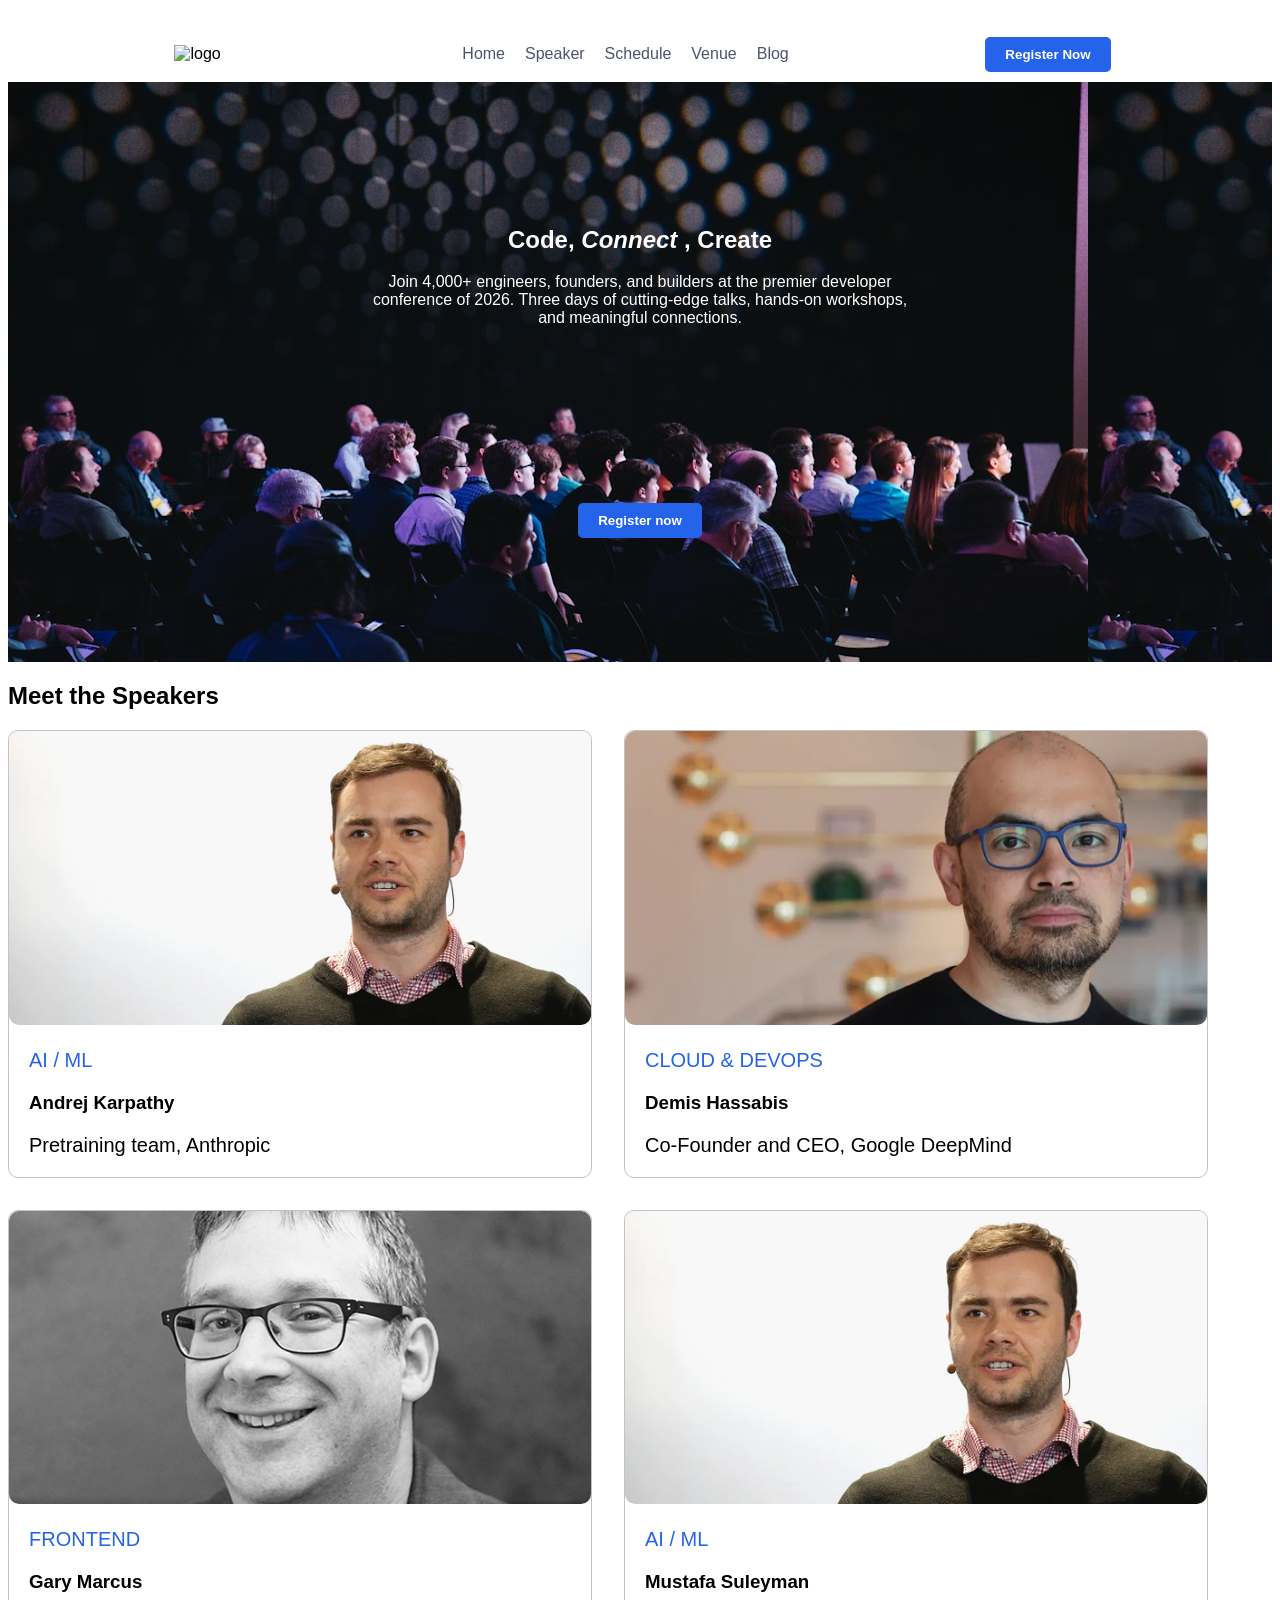
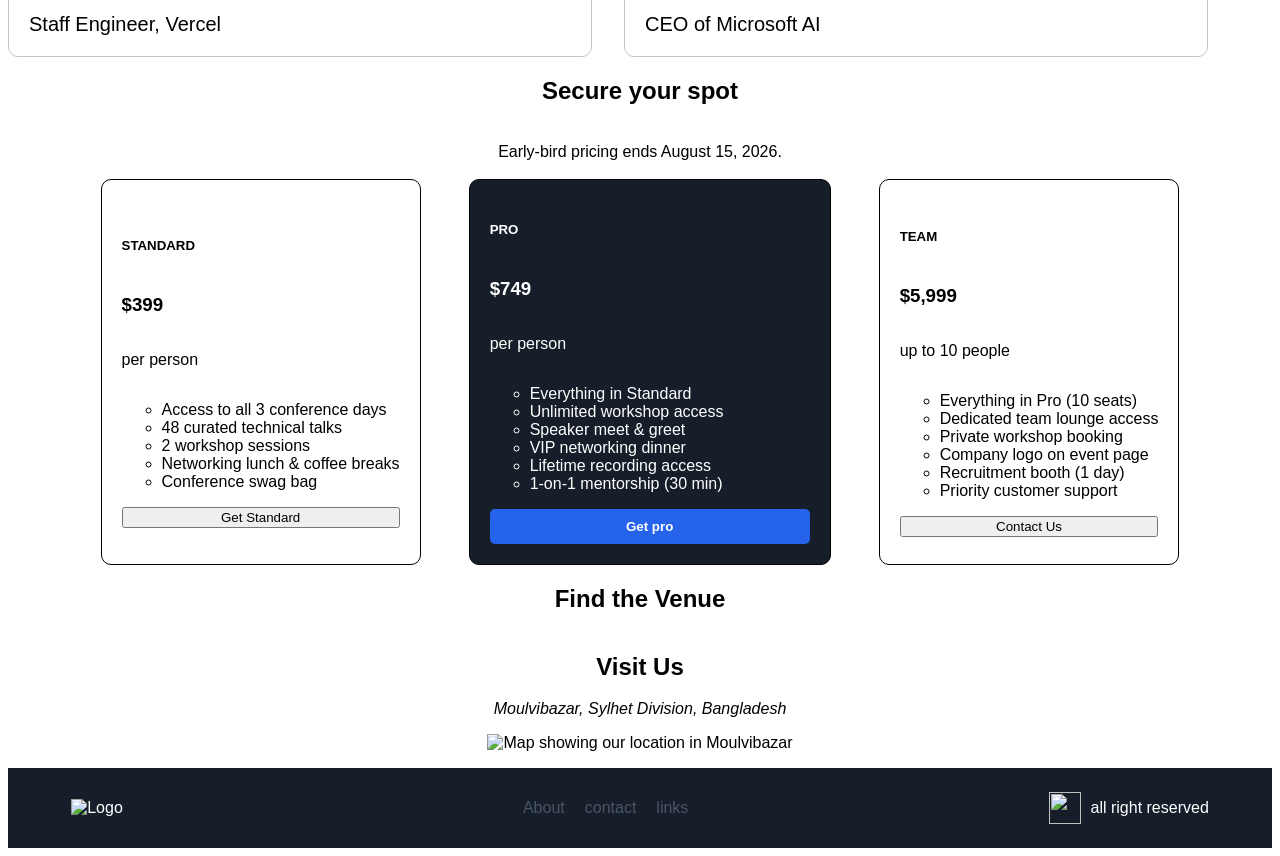
==== index.html @ 4719e3e5 "Complete Assignment 1" ====
<!DOCTYPE html>
<html lang="en">

<head>
    <meta charset="UTF-8">
    <meta name="viewport" content="width=device-width, initial-scale=1.0">
    <title>Assignment 1</title>

    <img src="PS C:\Users\syeda\OneDrive\Desktop\Programming hero/Assignment/Assignment_1/index.html" alt="">

    <link rel="stylesheet" href="style.css">

</head>

<body>
    <nav class="nav">
        <div class="logo">
            <img src="../Assignment_1/assets/logo.png" alt="logo">
        </div>

        <ul class="navitems">
            <li><a href="index.html">Home</a></li>
            <li><a href="speaker.html">Speaker</a></li>
            <li><a href="schedule.html">Schedule</a></li>
            <li><a href="venue.html">Venue</a></li>
            <li><a href="blog.html">Blog</a></li>
        </ul>

        <button class="btn">Register Now</button>
    </nav>
    <main>
        <section class="herosection">
            <div class="herocontent">
                <h1>Code,
                    <span>Connect</span>
                    , Create
                </h1>
                <p>Join 4,000+ engineers, founders, and builders at the premier developer<br>
                    conference of 2026. Three days of cutting-edge talks, hands-on workshops,<br>
                    and meaningful connections.</p>
                <button class="btn" id="button">Register now</button>
            </div>
        </section>

        <section class="speaker">
            <h2>Meet the Speakers</h2>
            <div class="speakercard">
                <div class="speakergrid">
                    <img src="assets/andrej.png" alt="">
                    <article class="speakerinfo">
                        <p class="designation">AI / ML</p>
                        <h3>Andrej Karpathy</h3>
                        <p>Pretraining team, Anthropic</p>
                    </article>
                </div>

                <div class="speakergrid">
                    <img src="assets/demis.png" alt="">
                    <article class="speakerinfo">
                        <p class="designation">CLOUD & DEVOPS</p>
                        <h3>Demis Hassabis</h3>
                        <p>Co-Founder and CEO, Google DeepMind</p>
                    </article>
                </div>

                <div class="speakergrid">
                    <img src="assets/gary.png" alt="">
                    <article class="speakerinfo">
                        <p class="designation">FRONTEND</p>
                        <h3>Gary Marcus</h3>
                        <p>Staff Engineer, Vercel</p>
                    </article>
                </div>

                <div class="speakergrid">
                    <img src="assets/andrej.png" alt="">
                    <article class="speakerinfo">
                        <p class="designation">AI / ML</p>
                        <h3>Mustafa Suleyman</h3>
                        <p>CEO of Microsoft AI</p>
                    </article>
                </div>

            </div>

        </section>

        <section class="schedule">
            <h2>Secure your spot</h2>
            <p>Early-bird pricing ends August 15, 2026.</p>

            <div class="pricingcontainer">
                <div class="card">
                    <h5>STANDARD</h5>
                    <h3>$399</h3>
                    <p>per person</p>
                    <ul>
                        <li>Access to all 3 conference days</li>
                        <li>48 curated technical talks</li>
                        <li>2 workshop sessions</li>
                        <li>Networking lunch & coffee breaks</li>
                        <li>Conference swag bag</li>
                    </ul>

                    <button class="btn-outline">Get Standard</button>
                </div>

                <div id="mainbox" class="card">
                    <h5>PRO</h5>
                    <h3>$749</h3>
                    <p>per person</p>
                    <ul>
                        <li>Everything in Standard</li>
                        <li>Unlimited workshop access</li>
                        <li>Speaker meet & greet</li>
                        <li>VIP networking dinner</li>
                        <li>Lifetime recording access</li>
                        <li>1-on-1 mentorship (30 min)</li>
                    </ul>

                    <button class="btn">Get pro</button>

                </div>

                <div class="card">
                    <h5>TEAM</h5>
                    <h3>$5,999</h3>
                    <p>up to 10 people</p>
                    <ul>
                        <li>Everything in Pro (10 seats)</li>
                        <li>Dedicated team lounge access</li>
                        <li>Private workshop booking</li>
                        <li>Company logo on event page</li>
                        <li>Recruitment booth (1 day)</li>
                        <li>Priority customer support</li>
                    </ul>

                    <button class="btn-outline">Contact Us</button>
                </div>

            </div>

        </section>

        <section class="location">
            <h1>Find the Venue</h1>
            <h2>Visit Us</h2>
            <address>
                Moulvibazar, Sylhet Division, Bangladesh
            </address>
            <figure>
                <img src="../Assignment_1/assets/map.jpg" alt="Map showing our location in Moulvibazar">
            </figure>
        </section>
    </main>

    <footer class="footer">
        <div class="footer-container">
            <img src="../Assignment_1//assets/footer-logo.png" alt="Logo">

            <ul class="navitems">
                <li><a href="">About</a></li>
                <li><a href="">contact</a></li>
                <li><a href="">links</a></li>
            </ul>

            <div class="copyright">
                <img class="img" src="../Assignment_1/assets/images.jpg" alt="" srcset="copyright icon">
                <p>all right reserved</p>
            </div>

        </div>
    </footer>

</body>

</html>
---- style.css ----
body {
    font-family: sans-serif;
}

.nav {
    display: flex;
    align-items: center;
    justify-content: space-around;
    padding: 20px 5%;
    height: 1rem;
    position: sticky;
    top: 0;
    background-color: white;
}

.logo img {
    margin: 5px;
}

.navitems {
    list-style: none;
    display: flex;
    gap: 20px;
}

.navitems li a {
    text-decoration: none;
    color: #4a5568;
    font-weight: 400;
}

.navitems li a:hover {
    color: #2563eb;
    text-shadow: 0 4px 10px rgb(169, 169, 229);

}

.btn {
    background-color: #2563eb;
    ;
    color: white;
    padding: 10px 20px;
    border-radius: 5px;
    font-weight: bold;
    border: none;
}

.btn:hover {
    box-shadow: 0 4px 10px rgb(169, 169, 229);
}

.herosection {
    background-image: url(assets/banner.jpg);
    position: relative;
    height: 30rem;
    display: flex;
    flex-direction: column;
    padding: 50px 20px;
    align-items: center;
    justify-content: space-around;
    text-align: center;
    color: white;
}

.herocontent h1 span {
    font-style: italic;
}

#button {
    margin-top: 10rem;
}

.speakercard {
    display: grid;
    grid-template-columns: repeat(2, 1fr);
    gap: 2rem;
    justify-content: center;
    align-items: center;
    text-align: left;
    max-width: 1200px;
}

.speakergrid {
    border: 1px solid rgb(199, 194, 194);
    border-radius: 10px;
}

.speakergrid p {
    font-size: 20px;
}

.speakergrid img {
    border-radius: 10px;
    width: 100%;
}

.designation {
    color: #2563eb;
    font-size: 10px;
}

.speakerinfo {
    padding-left: 20px;
    gap: 2px;
}

.schedule {
    display: flex;
    flex-direction: column;
    align-items: center;
    width: 100%;
    gap: 2px;
}

.pricingcontainer {
    display: flex;
    justify-content: center;
    align-items: left;
    gap: 3rem;
    width: 80rem;
}

.card {
    display: flex;
    flex-direction: column;
    align-items: left;
    justify-content: center;
    border: 1px solid black;
    border-radius: 10px;
    padding: 20px 20px;
}

#mainbox {
    background-color: #151e29;
    color: white;
    width: 20rem;
}

btn-outline {
    border: 1px solid #151e29;
    border-radius: 10;
    padding: 20px 20px;
    color: #2563eb;
}

.schedule li {
    list-style-type: circle;
}

.location {
    display: flex;
    flex-direction: column;
    justify-content: center;
    align-items: center;
}

.footer {
    background-color: #151e29;
    color: white;
    padding: 0 5%;
}

.footer-container {
    display: flex;
    justify-content: space-between;
    align-items: center;
    height: 5rem;
}

.copyright {
    display: flex;
    align-items: center;
    gap: 10px;
}

.img {
    width: 2rem;
    height: 2rem;
}
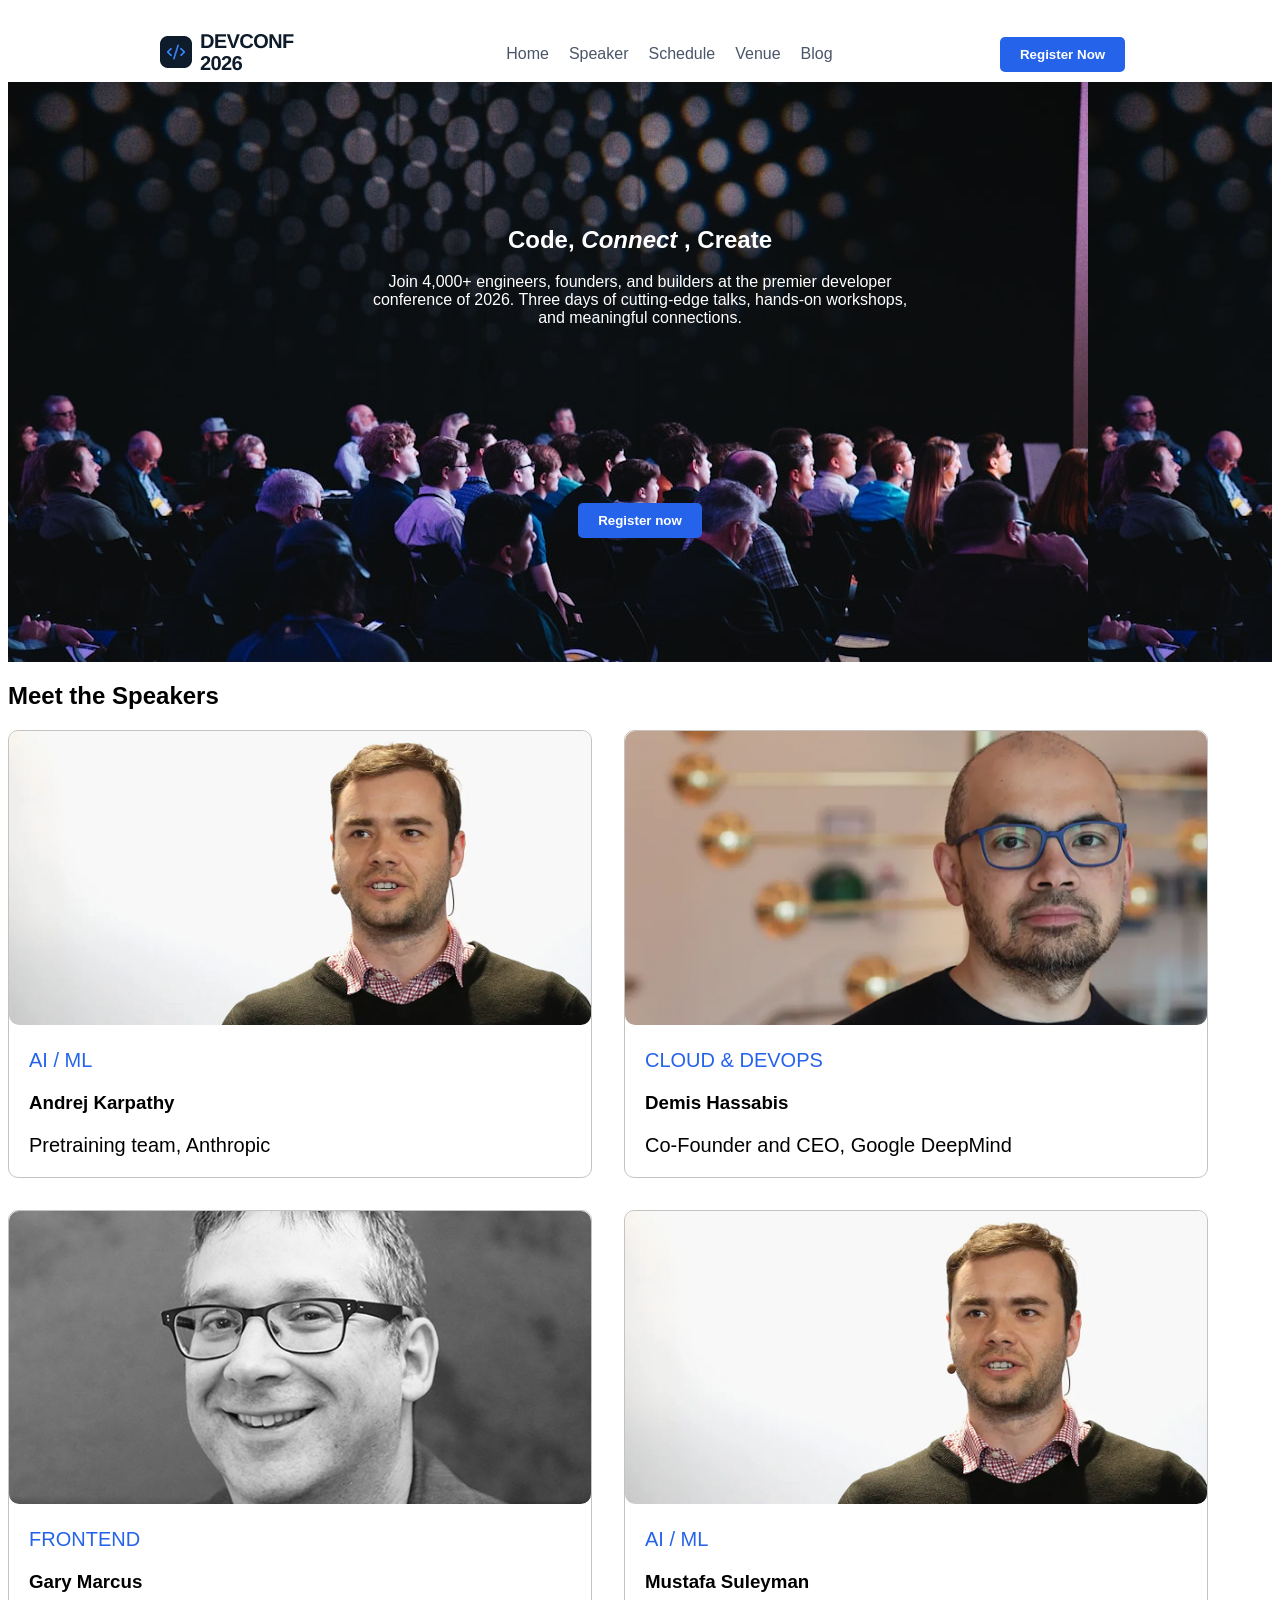
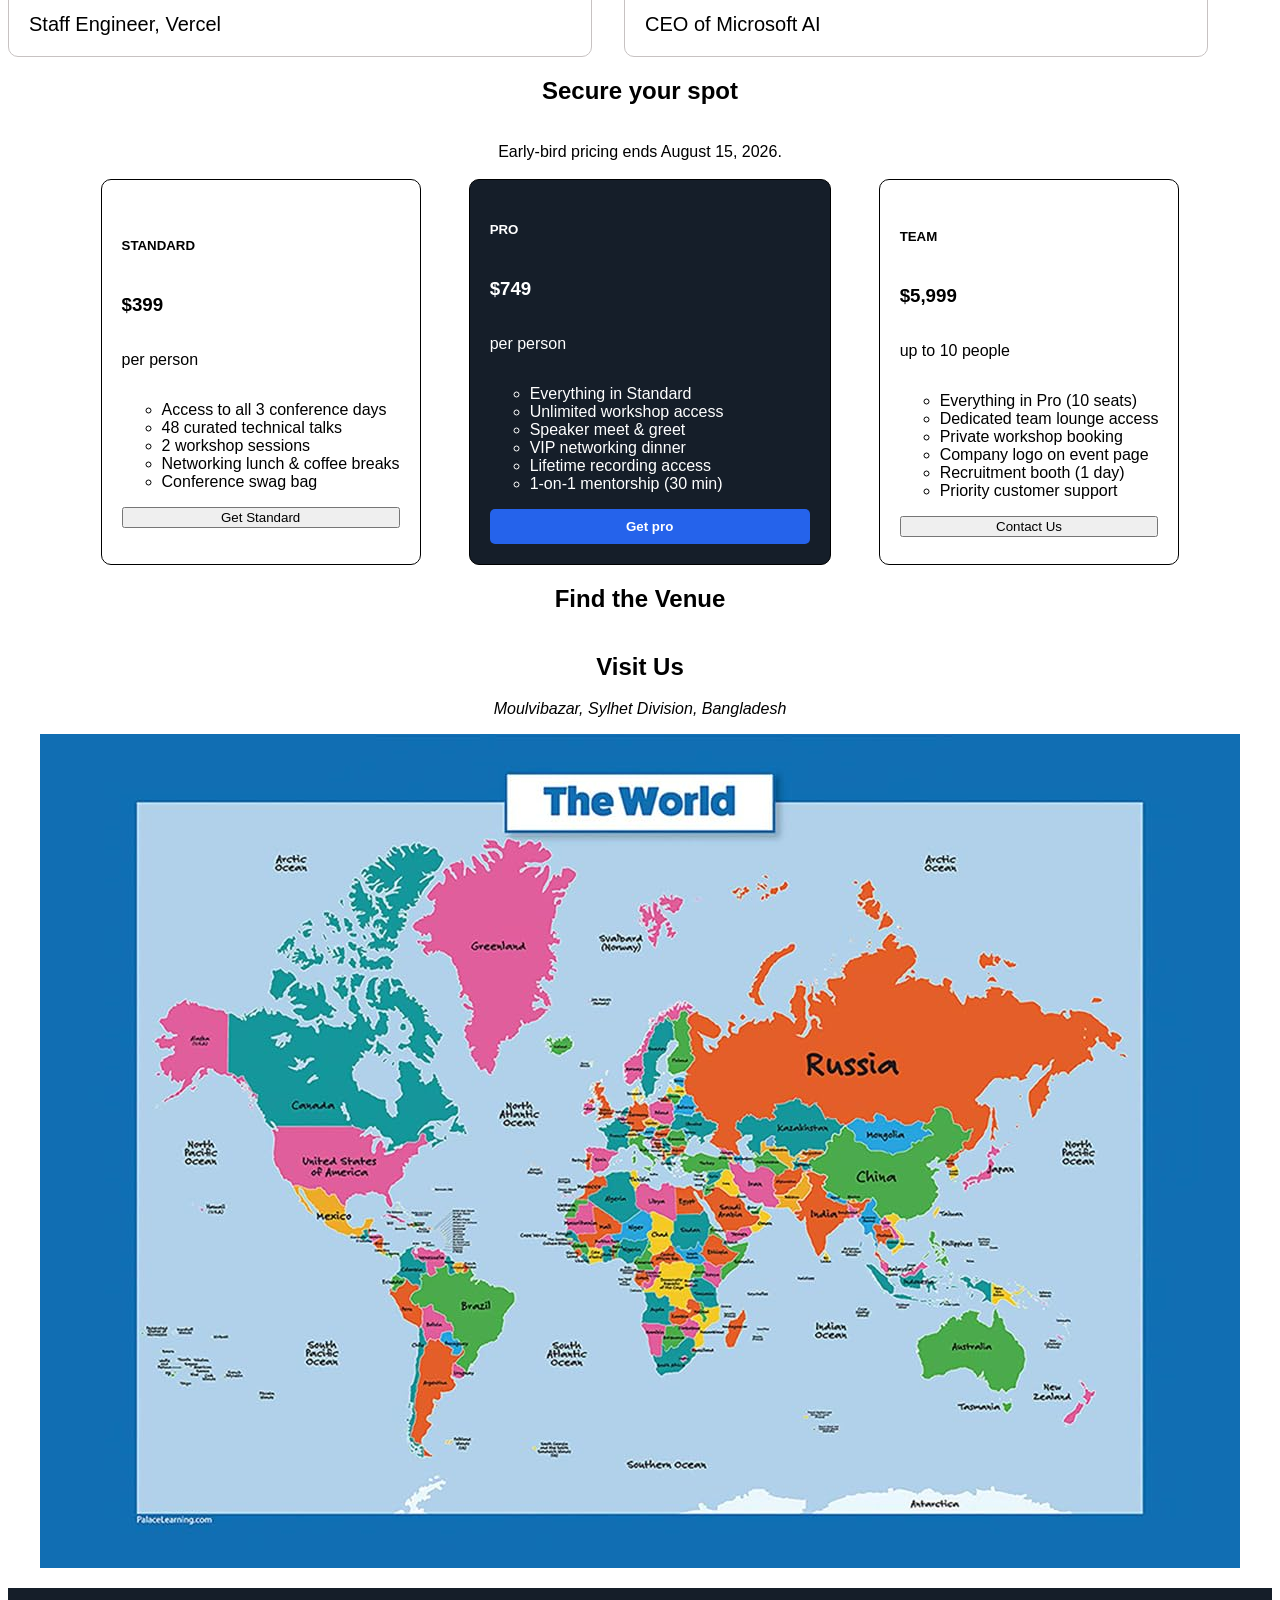
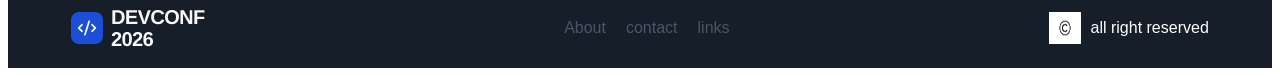
==== commit 9b07151e: "Fix image paths and update assets" ====
--- a/index.html
+++ b/index.html
@@ -15,7 +15,7 @@
 <body>
     <nav class="nav">
         <div class="logo">
-            <img src="../Assignment_1/assets/logo.png" alt="logo">
+            <img src="../assets/logo.png" alt="logo">
         </div>
 
         <ul class="navitems">
@@ -46,7 +46,7 @@
             <h2>Meet the Speakers</h2>
             <div class="speakercard">
                 <div class="speakergrid">
-                    <img src="assets/andrej.png" alt="">
+                    <img src="../assets/andrej.png" alt="">
                     <article class="speakerinfo">
                         <p class="designation">AI / ML</p>
                         <h3>Andrej Karpathy</h3>
@@ -55,7 +55,7 @@
                 </div>
 
                 <div class="speakergrid">
-                    <img src="assets/demis.png" alt="">
+                    <img src="../assets/demis.png" alt="">
                     <article class="speakerinfo">
                         <p class="designation">CLOUD & DEVOPS</p>
                         <h3>Demis Hassabis</h3>
@@ -64,7 +64,7 @@
                 </div>
 
                 <div class="speakergrid">
-                    <img src="assets/gary.png" alt="">
+                    <img src="../assets/gary.png" alt="">
                     <article class="speakerinfo">
                         <p class="designation">FRONTEND</p>
                         <h3>Gary Marcus</h3>
@@ -73,7 +73,7 @@
                 </div>
 
                 <div class="speakergrid">
-                    <img src="assets/andrej.png" alt="">
+                    <img src="../assets/andrej.png" alt="">
                     <article class="speakerinfo">
                         <p class="designation">AI / ML</p>
                         <h3>Mustafa Suleyman</h3>
@@ -149,14 +149,14 @@
                 Moulvibazar, Sylhet Division, Bangladesh
             </address>
             <figure>
-                <img src="../Assignment_1/assets/map.jpg" alt="Map showing our location in Moulvibazar">
+                <img src="../assets/map.jpg" alt="Map showing our location in Moulvibazar">
             </figure>
         </section>
     </main>
 
     <footer class="footer">
         <div class="footer-container">
-            <img src="../Assignment_1//assets/footer-logo.png" alt="Logo">
+            <img src="../assets/footer-logo.png" alt="Logo">
 
             <ul class="navitems">
                 <li><a href="">About</a></li>
@@ -165,7 +165,7 @@
             </ul>
 
             <div class="copyright">
-                <img class="img" src="../Assignment_1/assets/images.jpg" alt="" srcset="copyright icon">
+                <img class="img" src="../assets/images.jpg" alt="" srcset="copyright icon">
                 <p>all right reserved</p>
             </div>
 
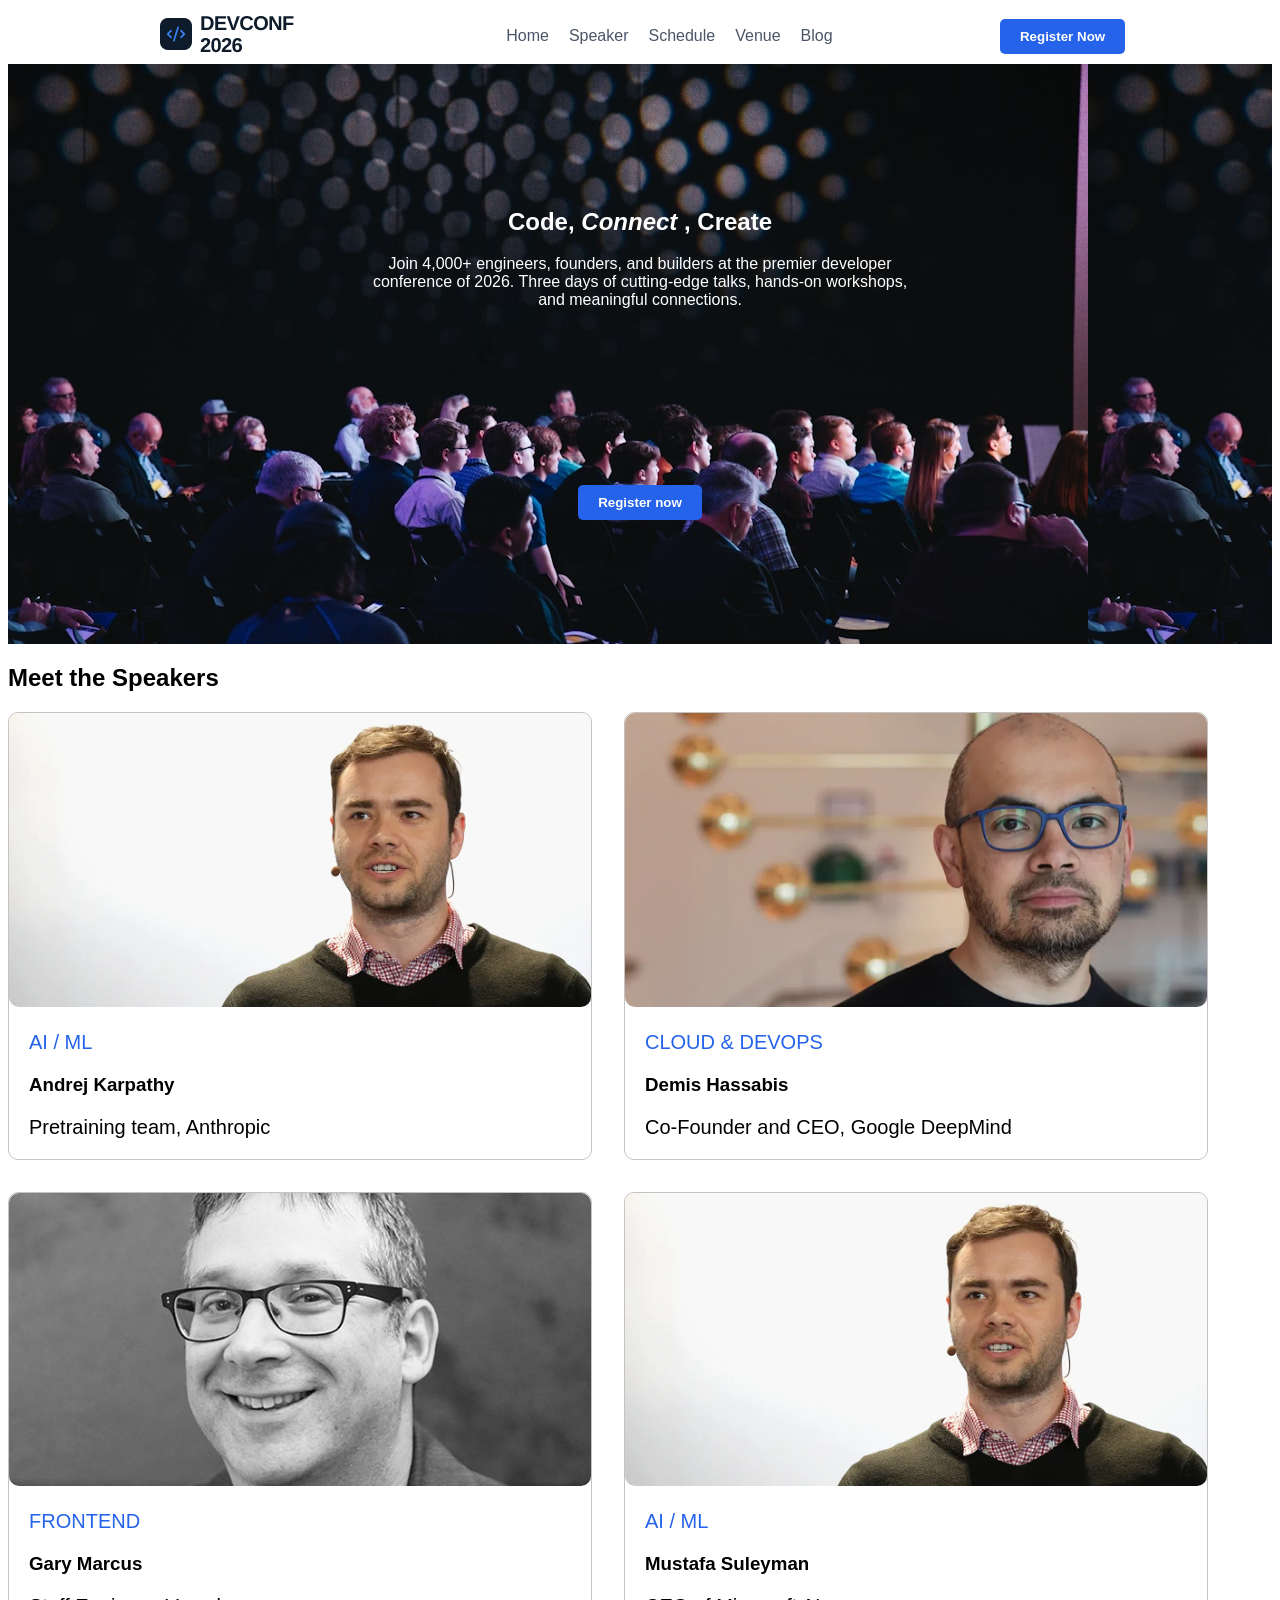
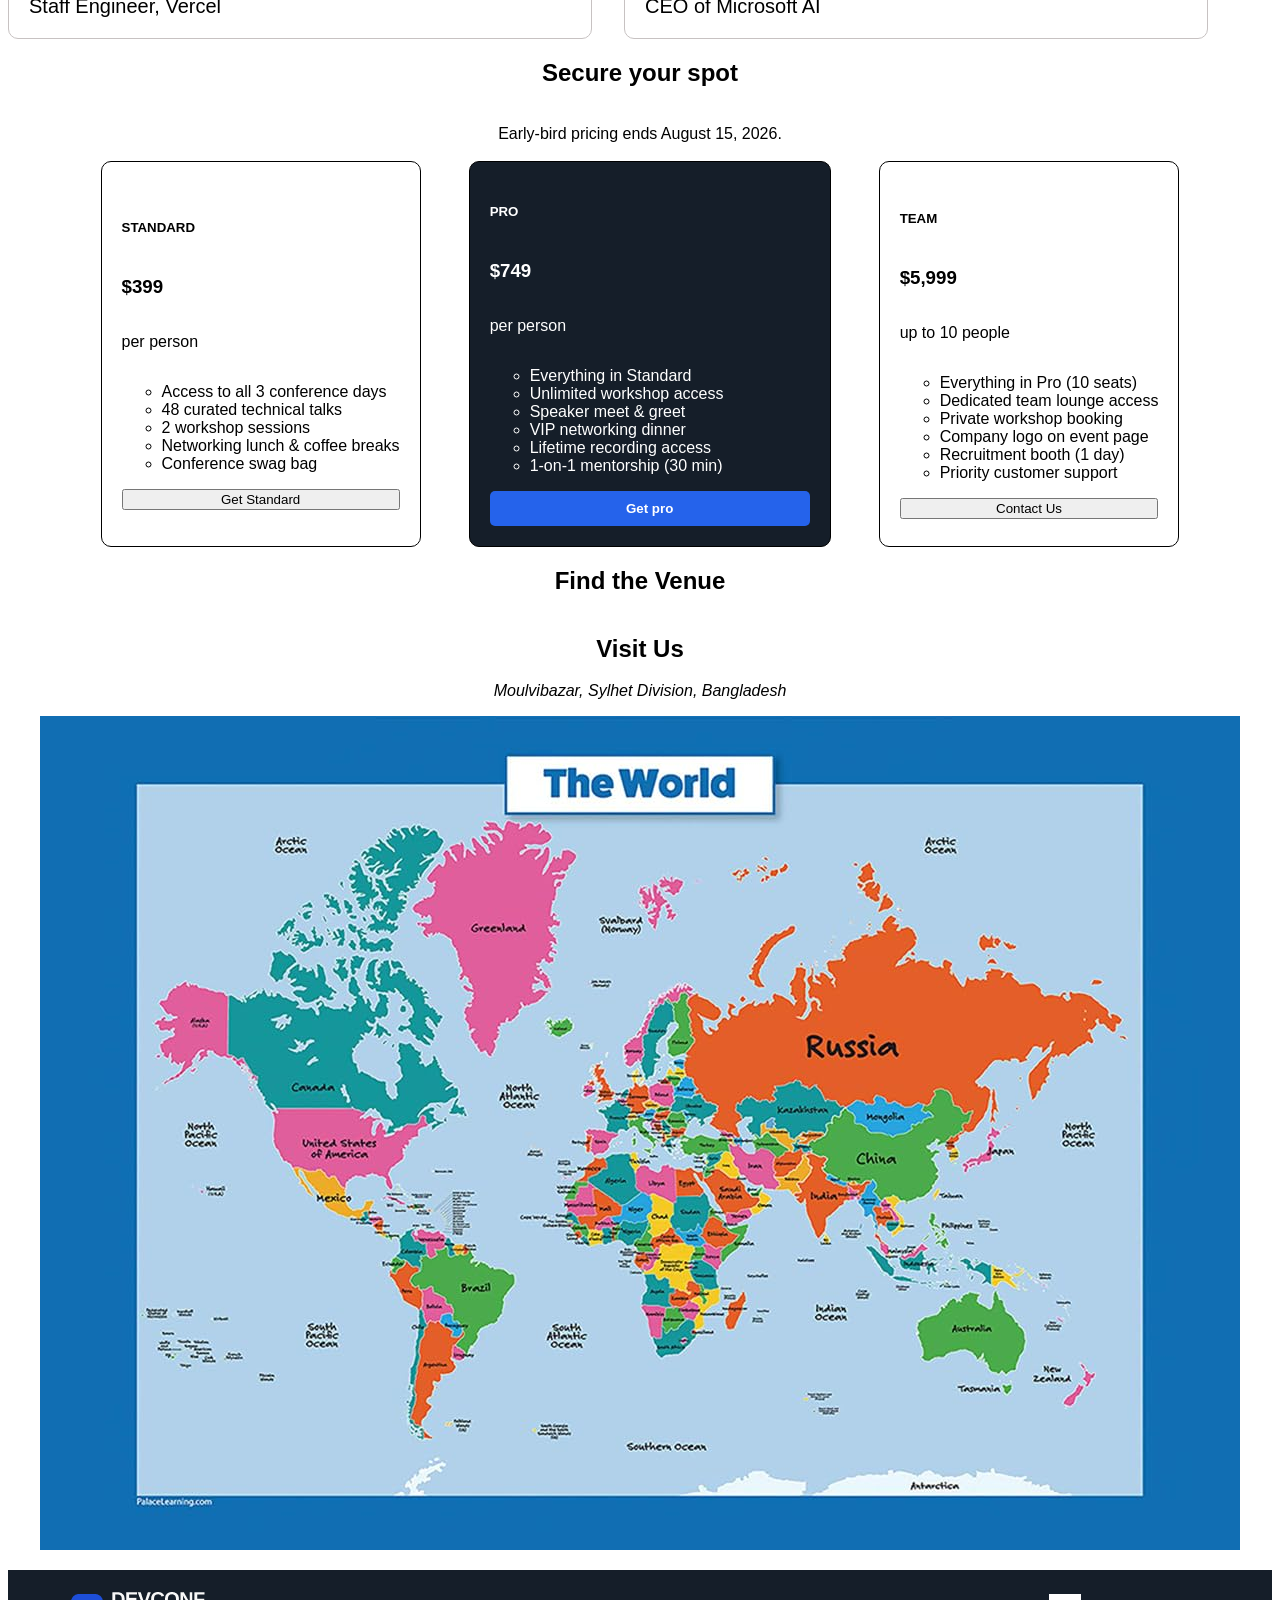
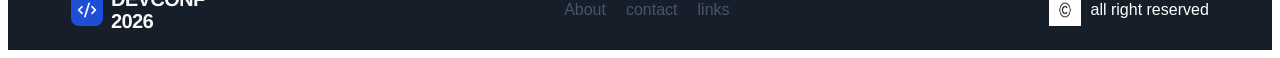
==== commit 335c15ba: "Clean up index.html and update proper asset paths" ====
--- a/index.html
+++ b/index.html
@@ -5,9 +5,6 @@
     <meta charset="UTF-8">
     <meta name="viewport" content="width=device-width, initial-scale=1.0">
     <title>Assignment 1</title>
-
-    <img src="PS C:\Users\syeda\OneDrive\Desktop\Programming hero/Assignment/Assignment_1/index.html" alt="">
-
     <link rel="stylesheet" href="style.css">
 
 </head>
@@ -15,7 +12,7 @@
 <body>
     <nav class="nav">
         <div class="logo">
-            <img src="../assets/logo.png" alt="logo">
+            <img src="assets/logo.png" alt="logo">
         </div>
 
         <ul class="navitems">
@@ -46,7 +43,7 @@
             <h2>Meet the Speakers</h2>
             <div class="speakercard">
                 <div class="speakergrid">
-                    <img src="../assets/andrej.png" alt="">
+                    <img src="assets/andrej.png" alt="">
                     <article class="speakerinfo">
                         <p class="designation">AI / ML</p>
                         <h3>Andrej Karpathy</h3>
@@ -55,7 +52,7 @@
                 </div>
 
                 <div class="speakergrid">
-                    <img src="../assets/demis.png" alt="">
+                    <img src="assets/demis.png" alt="">
                     <article class="speakerinfo">
                         <p class="designation">CLOUD & DEVOPS</p>
                         <h3>Demis Hassabis</h3>
@@ -64,7 +61,7 @@
                 </div>
 
                 <div class="speakergrid">
-                    <img src="../assets/gary.png" alt="">
+                    <img src="assets/gary.png" alt="">
                     <article class="speakerinfo">
                         <p class="designation">FRONTEND</p>
                         <h3>Gary Marcus</h3>
@@ -73,7 +70,7 @@
                 </div>
 
                 <div class="speakergrid">
-                    <img src="../assets/andrej.png" alt="">
+                    <img src="assets/andrej.png" alt="">
                     <article class="speakerinfo">
                         <p class="designation">AI / ML</p>
                         <h3>Mustafa Suleyman</h3>
@@ -149,23 +146,23 @@
                 Moulvibazar, Sylhet Division, Bangladesh
             </address>
             <figure>
-                <img src="../assets/map.jpg" alt="Map showing our location in Moulvibazar">
+                <img src="assets/map.jpg" alt="Map showing our location in Moulvibazar">
             </figure>
         </section>
     </main>
 
     <footer class="footer">
         <div class="footer-container">
-            <img src="../assets/footer-logo.png" alt="Logo">
+            <img src="assets/footer-logo.png" alt="Logo">
 
             <ul class="navitems">
-                <li><a href="">About</a></li>
-                <li><a href="">contact</a></li>
-                <li><a href="">links</a></li>
+                <li><a href="blog.html">About</a></li>
+                <li><a href="schedule.html">contact</a></li>
+                <li><a href="tracks.html">links</a></li>
             </ul>
 
             <div class="copyright">
-                <img class="img" src="../assets/images.jpg" alt="" srcset="copyright icon">
+                <img class="img" src="assets/images.jpg" alt="" srcset="copyright icon">
                 <p>all right reserved</p>
             </div>
 
